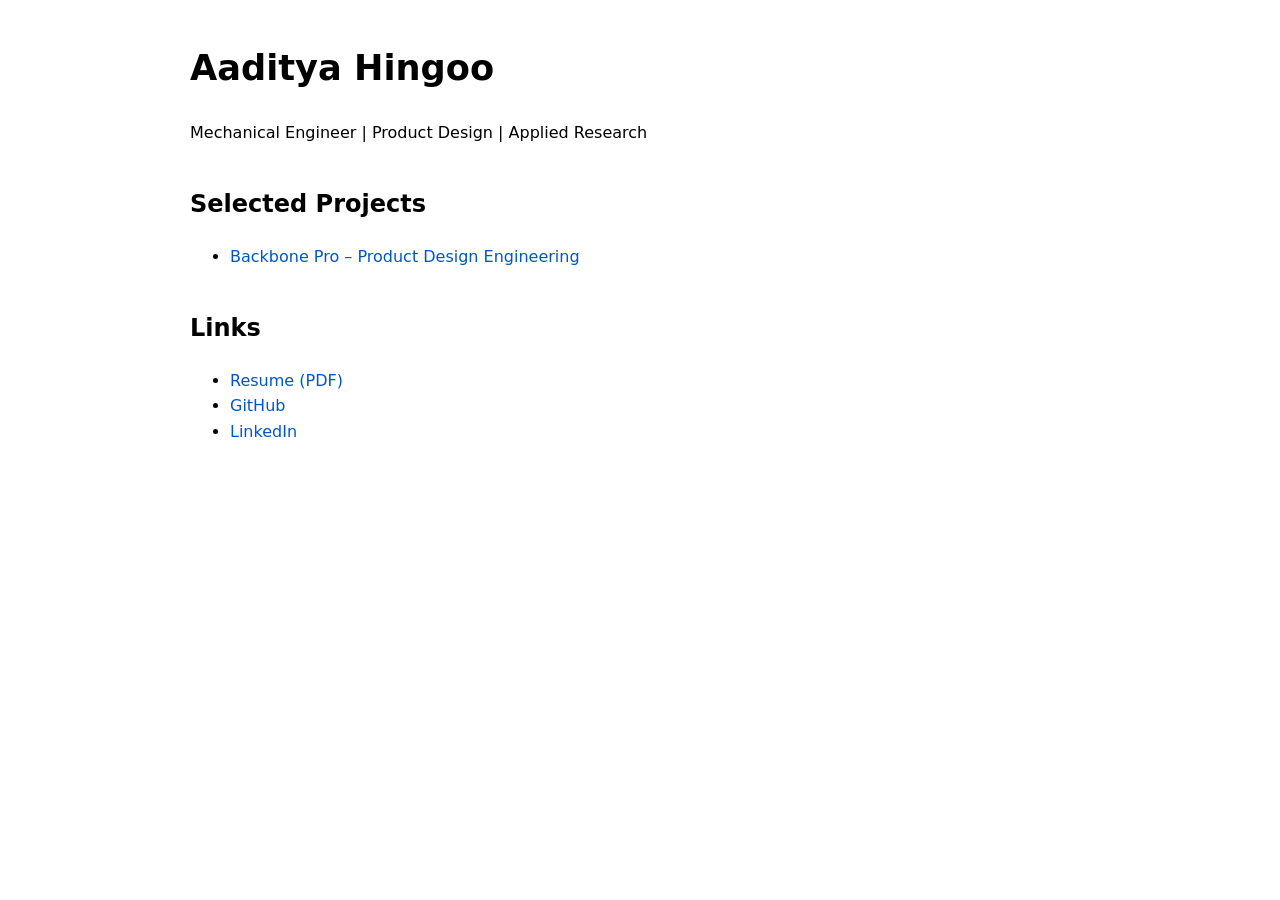
==== index.html @ bb1ce8a3 "skeleton" ====
<!DOCTYPE html>
<html lang="en">
<head>
  <meta charset="UTF-8">
  <title>Aaditya Hingoo</title>
  <link rel="stylesheet" href="style.css">
</head>
<body>

  <header>
    <h1>Aaditya Hingoo</h1>
    <p>Mechanical Engineer | Product Design | Applied Research</p>
  </header>

  <section>
    <h2>Selected Projects</h2>
    <ul>
      <li>
        <a href="projects/backbone.html">
          Backbone Pro – Product Design Engineering
        </a>
      </li>
    </ul>
  </section>

  <section>
    <h2>Links</h2>
    <ul>
      <li><a href="#">Resume (PDF)</a></li>
      <li><a href="https://github.com/aadityahingoo">GitHub</a></li>
      <li><a href="#">LinkedIn</a></li>
    </ul>
  </section>

</body>
</html>
---- style.css ----
body {
  font-family: system-ui, sans-serif;
  max-width: 900px;
  margin: 40px auto;
  padding: 0 20px;
  line-height: 1.6;
}

header {
  margin-bottom: 40px;
}

h1 {
  font-size: 2.2rem;
}

h2 {
  margin-top: 40px;
}

a {
  color: #0055cc;
  text-decoration: none;
}

a:hover {
  text-decoration: underline;
}
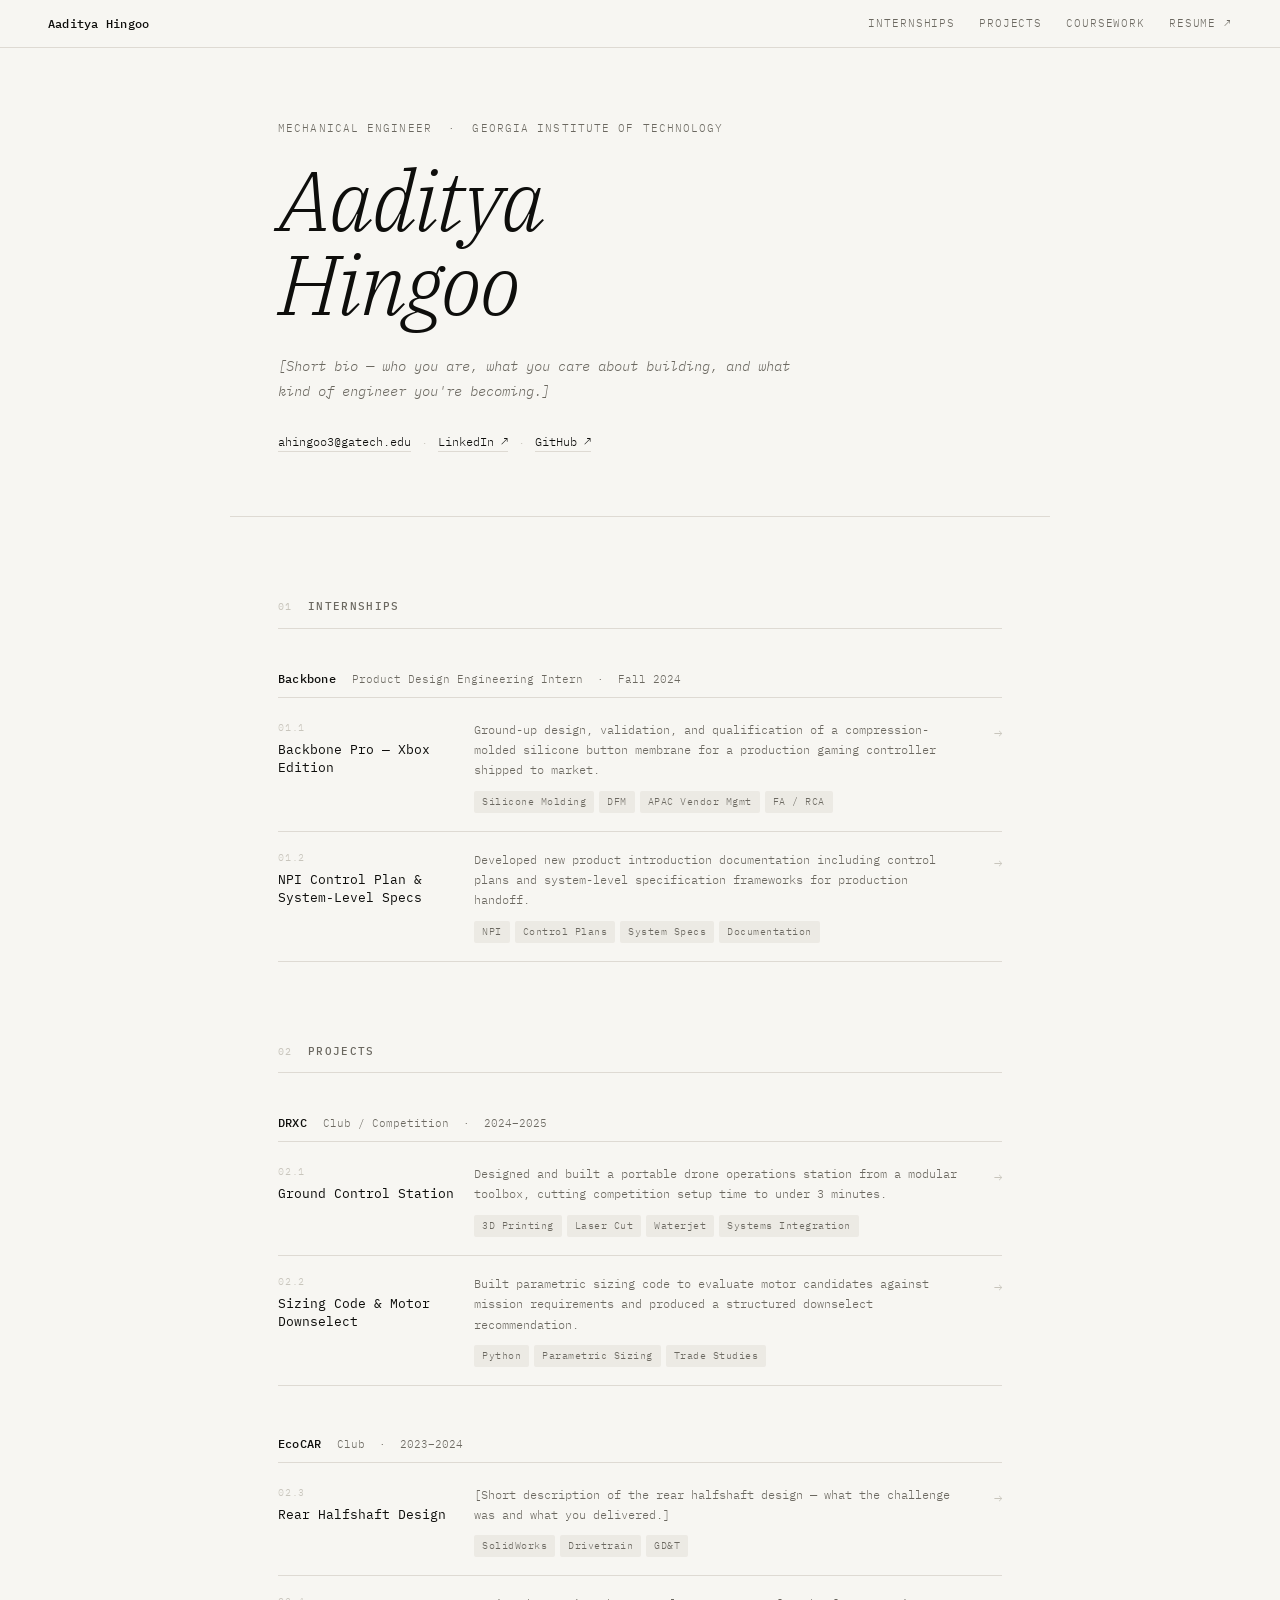
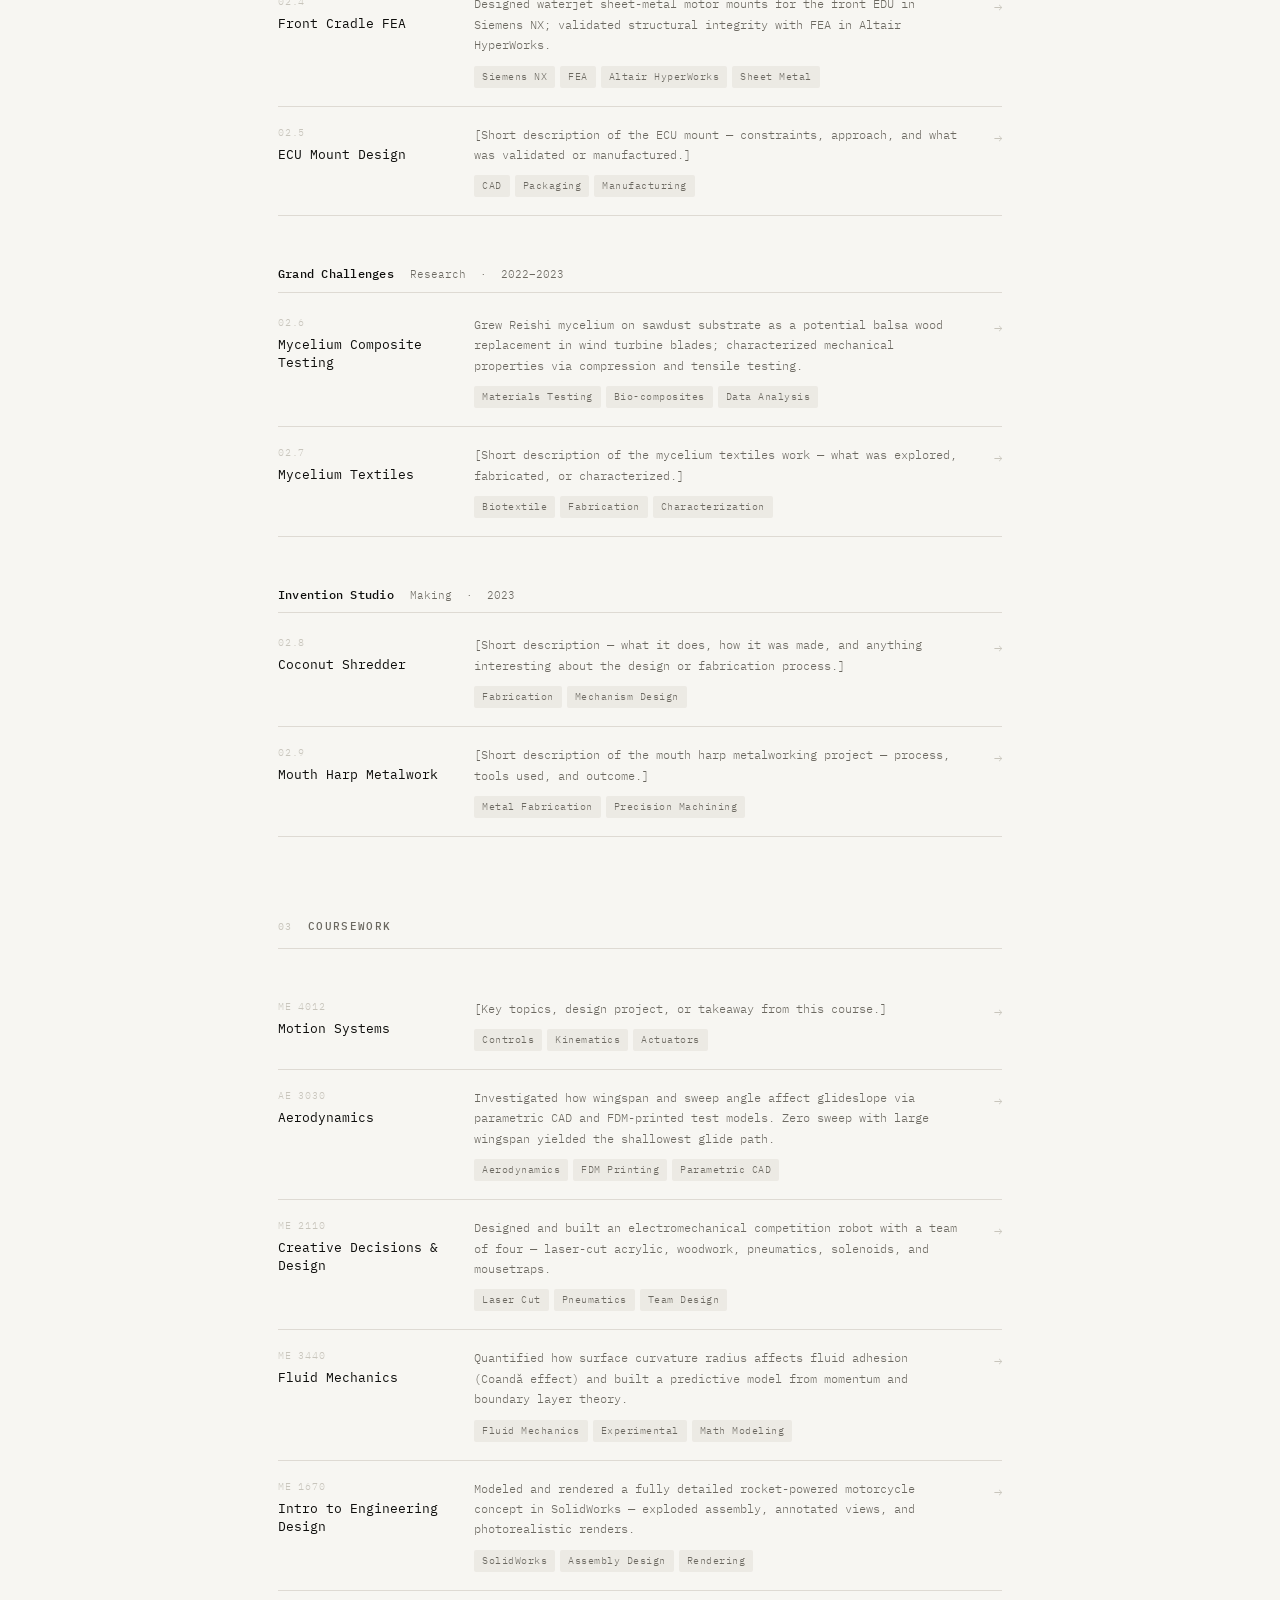
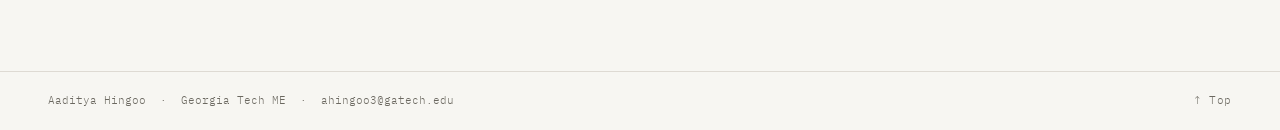
==== commit d10b4329: "claude updates" ====
--- a/index.html
+++ b/index.html
@@ -2,35 +2,330 @@
 <html lang="en">
 <head>
   <meta charset="UTF-8">
+  <meta name="viewport" content="width=device-width, initial-scale=1.0">
   <title>Aaditya Hingoo</title>
+  <link rel="preconnect" href="https://fonts.googleapis.com">
+  <link rel="stylesheet" href="https://fonts.googleapis.com/css2?family=IBM+Plex+Mono:ital,wght@0,300;0,400;0,500;1,300&family=IBM+Plex+Serif:ital,wght@0,300;0,400;1,300&display=swap">
   <link rel="stylesheet" href="style.css">
 </head>
 <body>
 
-  <header>
-    <h1>Aaditya Hingoo</h1>
-    <p>Mechanical Engineer | Product Design | Applied Research</p>
-  </header>
-
-  <section>
-    <h2>Selected Projects</h2>
-    <ul>
-      <li>
-        <a href="projects/backbone.html">
-          Backbone Pro – Product Design Engineering
-        </a>
-      </li>
-    </ul>
-  </section>
-
-  <section>
-    <h2>Links</h2>
-    <ul>
-      <li><a href="#">Resume (PDF)</a></li>
-      <li><a href="https://github.com/aadityahingoo">GitHub</a></li>
-      <li><a href="#">LinkedIn</a></li>
-    </ul>
-  </section>
+  <!-- ─── Nav ─────────────────────────────────────────── -->
+  <nav>
+    <a href="#top" class="nav-id">Aaditya Hingoo</a>
+    <div class="nav-links">
+      <a href="#internships">Internships</a>
+      <a href="#projects">Projects</a>
+      <a href="#coursework">Coursework</a>
+      <a href="resume.pdf" target="_blank">Resume ↗</a>
+    </div>
+  </nav>
+
+  <main id="top">
+
+    <!-- ─── Hero ─────────────────────────────────────── -->
+    <section class="hero">
+      <div class="hero-eyebrow">Mechanical Engineer &nbsp;·&nbsp; Georgia Institute of Technology</div>
+      <h1>Aaditya<br>Hingoo</h1>
+      <p class="hero-bio">
+        <!-- PLACEHOLDER: Write 2–3 sentences about yourself — who you are as an engineer,
+             what you care about building, and what drives your work. -->
+        [Short bio — who you are, what you care about building, and what kind of engineer you're becoming.]
+      </p>
+      <div class="hero-links">
+        <a href="mailto:ahingoo3@gatech.edu">ahingoo3@gatech.edu</a>
+        <span class="sep">·</span>
+        <a href="https://linkedin.com/in/aadityahingoo" target="_blank">LinkedIn ↗</a>
+        <span class="sep">·</span>
+        <a href="https://github.com/aadityahingoo" target="_blank">GitHub ↗</a>
+      </div>
+    </section>
+
+    <!-- ─── 01 · Internships ──────────────────────────── -->
+    <section class="content-section" id="internships">
+      <div class="section-header">
+        <span class="section-num">01</span>
+        <h2>Internships</h2>
+      </div>
+
+      <div class="group">
+        <div class="group-label-row">
+          <span class="group-label">Backbone</span>
+          <span class="group-meta">Product Design Engineering Intern &nbsp;·&nbsp; Fall 2024</span>
+        </div>
+
+        <a href="projects/backbone-pro.html" class="entry-row">
+          <div class="entry-left">
+            <span class="entry-id">01.1</span>
+            <span class="entry-title">Backbone Pro — Xbox Edition</span>
+          </div>
+          <div class="entry-right">
+            <p class="entry-desc">Ground-up design, validation, and qualification of a compression-molded silicone button membrane for a production gaming controller shipped to market.</p>
+            <div class="entry-chips">
+              <span>Silicone Molding</span><span>DFM</span><span>APAC Vendor Mgmt</span><span>FA / RCA</span>
+            </div>
+          </div>
+          <span class="entry-arrow">→</span>
+        </a>
+
+        <a href="projects/backbone-npi.html" class="entry-row">
+          <div class="entry-left">
+            <span class="entry-id">01.2</span>
+            <span class="entry-title">NPI Control Plan &amp; System-Level Specs</span>
+          </div>
+          <div class="entry-right">
+            <p class="entry-desc">Developed new product introduction documentation including control plans and system-level specification frameworks for production handoff.</p>
+            <div class="entry-chips">
+              <span>NPI</span><span>Control Plans</span><span>System Specs</span><span>Documentation</span>
+            </div>
+          </div>
+          <span class="entry-arrow">→</span>
+        </a>
+      </div>
+    </section>
+
+    <!-- ─── 02 · Projects ────────────────────────────── -->
+    <section class="content-section" id="projects">
+      <div class="section-header">
+        <span class="section-num">02</span>
+        <h2>Projects</h2>
+      </div>
+
+      <!-- DRXC -->
+      <div class="group">
+        <div class="group-label-row">
+          <span class="group-label">DRXC</span>
+          <span class="group-meta">Club / Competition &nbsp;·&nbsp; 2024–2025</span>
+        </div>
+
+        <a href="projects/drxc-gcs.html" class="entry-row">
+          <div class="entry-left">
+            <span class="entry-id">02.1</span>
+            <span class="entry-title">Ground Control Station</span>
+          </div>
+          <div class="entry-right">
+            <p class="entry-desc">Designed and built a portable drone operations station from a modular toolbox, cutting competition setup time to under 3 minutes.</p>
+            <div class="entry-chips">
+              <span>3D Printing</span><span>Laser Cut</span><span>Waterjet</span><span>Systems Integration</span>
+            </div>
+          </div>
+          <span class="entry-arrow">→</span>
+        </a>
+
+        <a href="projects/drxc-sizing.html" class="entry-row">
+          <div class="entry-left">
+            <span class="entry-id">02.2</span>
+            <span class="entry-title">Sizing Code &amp; Motor Downselect</span>
+          </div>
+          <div class="entry-right">
+            <p class="entry-desc">Built parametric sizing code to evaluate motor candidates against mission requirements and produced a structured downselect recommendation.</p>
+            <div class="entry-chips">
+              <span>Python</span><span>Parametric Sizing</span><span>Trade Studies</span>
+            </div>
+          </div>
+          <span class="entry-arrow">→</span>
+        </a>
+      </div>
+
+      <!-- EcoCAR -->
+      <div class="group">
+        <div class="group-label-row">
+          <span class="group-label">EcoCAR</span>
+          <span class="group-meta">Club &nbsp;·&nbsp; 2023–2024</span>
+        </div>
+
+        <a href="projects/ecocar-halfshaft.html" class="entry-row">
+          <div class="entry-left">
+            <span class="entry-id">02.3</span>
+            <span class="entry-title">Rear Halfshaft Design</span>
+          </div>
+          <div class="entry-right">
+            <p class="entry-desc">[Short description of the rear halfshaft design — what the challenge was and what you delivered.]</p>
+            <div class="entry-chips">
+              <span>SolidWorks</span><span>Drivetrain</span><span>GD&amp;T</span>
+            </div>
+          </div>
+          <span class="entry-arrow">→</span>
+        </a>
+
+        <a href="projects/ecocar-fea.html" class="entry-row">
+          <div class="entry-left">
+            <span class="entry-id">02.4</span>
+            <span class="entry-title">Front Cradle FEA</span>
+          </div>
+          <div class="entry-right">
+            <p class="entry-desc">Designed waterjet sheet-metal motor mounts for the front EDU in Siemens NX; validated structural integrity with FEA in Altair HyperWorks.</p>
+            <div class="entry-chips">
+              <span>Siemens NX</span><span>FEA</span><span>Altair HyperWorks</span><span>Sheet Metal</span>
+            </div>
+          </div>
+          <span class="entry-arrow">→</span>
+        </a>
+
+        <a href="projects/ecocar-ecu.html" class="entry-row">
+          <div class="entry-left">
+            <span class="entry-id">02.5</span>
+            <span class="entry-title">ECU Mount Design</span>
+          </div>
+          <div class="entry-right">
+            <p class="entry-desc">[Short description of the ECU mount — constraints, approach, and what was validated or manufactured.]</p>
+            <div class="entry-chips">
+              <span>CAD</span><span>Packaging</span><span>Manufacturing</span>
+            </div>
+          </div>
+          <span class="entry-arrow">→</span>
+        </a>
+      </div>
+
+      <!-- Grand Challenges -->
+      <div class="group">
+        <div class="group-label-row">
+          <span class="group-label">Grand Challenges</span>
+          <span class="group-meta">Research &nbsp;·&nbsp; 2022–2023</span>
+        </div>
+
+        <a href="projects/mycelium-composite.html" class="entry-row">
+          <div class="entry-left">
+            <span class="entry-id">02.6</span>
+            <span class="entry-title">Mycelium Composite Testing</span>
+          </div>
+          <div class="entry-right">
+            <p class="entry-desc">Grew Reishi mycelium on sawdust substrate as a potential balsa wood replacement in wind turbine blades; characterized mechanical properties via compression and tensile testing.</p>
+            <div class="entry-chips">
+              <span>Materials Testing</span><span>Bio-composites</span><span>Data Analysis</span>
+            </div>
+          </div>
+          <span class="entry-arrow">→</span>
+        </a>
+
+        <a href="projects/mycelium-textiles.html" class="entry-row">
+          <div class="entry-left">
+            <span class="entry-id">02.7</span>
+            <span class="entry-title">Mycelium Textiles</span>
+          </div>
+          <div class="entry-right">
+            <p class="entry-desc">[Short description of the mycelium textiles work — what was explored, fabricated, or characterized.]</p>
+            <div class="entry-chips">
+              <span>Biotextile</span><span>Fabrication</span><span>Characterization</span>
+            </div>
+          </div>
+          <span class="entry-arrow">→</span>
+        </a>
+      </div>
+
+      <!-- Invention Studio -->
+      <div class="group">
+        <div class="group-label-row">
+          <span class="group-label">Invention Studio</span>
+          <span class="group-meta">Making &nbsp;·&nbsp; 2023</span>
+        </div>
+
+        <a href="projects/coconut-shredder.html" class="entry-row">
+          <div class="entry-left">
+            <span class="entry-id">02.8</span>
+            <span class="entry-title">Coconut Shredder</span>
+          </div>
+          <div class="entry-right">
+            <p class="entry-desc">[Short description — what it does, how it was made, and anything interesting about the design or fabrication process.]</p>
+            <div class="entry-chips">
+              <span>Fabrication</span><span>Mechanism Design</span>
+            </div>
+          </div>
+          <span class="entry-arrow">→</span>
+        </a>
+
+        <a href="projects/mouth-harp.html" class="entry-row">
+          <div class="entry-left">
+            <span class="entry-id">02.9</span>
+            <span class="entry-title">Mouth Harp Metalwork</span>
+          </div>
+          <div class="entry-right">
+            <p class="entry-desc">[Short description of the mouth harp metalworking project — process, tools used, and outcome.]</p>
+            <div class="entry-chips">
+              <span>Metal Fabrication</span><span>Precision Machining</span>
+            </div>
+          </div>
+          <span class="entry-arrow">→</span>
+        </a>
+      </div>
+    </section>
+
+    <!-- ─── 03 · Coursework ───────────────────────────── -->
+    <section class="content-section" id="coursework">
+      <div class="section-header">
+        <span class="section-num">03</span>
+        <h2>Coursework</h2>
+      </div>
+
+      <div class="group">
+        <a href="projects/me4012.html" class="entry-row">
+          <div class="entry-left">
+            <span class="entry-id">ME 4012</span>
+            <span class="entry-title">Motion Systems</span>
+          </div>
+          <div class="entry-right">
+            <p class="entry-desc">[Key topics, design project, or takeaway from this course.]</p>
+            <div class="entry-chips"><span>Controls</span><span>Kinematics</span><span>Actuators</span></div>
+          </div>
+          <span class="entry-arrow">→</span>
+        </a>
+
+        <a href="projects/ae3030.html" class="entry-row">
+          <div class="entry-left">
+            <span class="entry-id">AE 3030</span>
+            <span class="entry-title">Aerodynamics</span>
+          </div>
+          <div class="entry-right">
+            <p class="entry-desc">Investigated how wingspan and sweep angle affect glideslope via parametric CAD and FDM-printed test models. Zero sweep with large wingspan yielded the shallowest glide path.</p>
+            <div class="entry-chips"><span>Aerodynamics</span><span>FDM Printing</span><span>Parametric CAD</span></div>
+          </div>
+          <span class="entry-arrow">→</span>
+        </a>
+
+        <a href="projects/me2110.html" class="entry-row">
+          <div class="entry-left">
+            <span class="entry-id">ME 2110</span>
+            <span class="entry-title">Creative Decisions &amp; Design</span>
+          </div>
+          <div class="entry-right">
+            <p class="entry-desc">Designed and built an electromechanical competition robot with a team of four — laser-cut acrylic, woodwork, pneumatics, solenoids, and mousetraps.</p>
+            <div class="entry-chips"><span>Laser Cut</span><span>Pneumatics</span><span>Team Design</span></div>
+          </div>
+          <span class="entry-arrow">→</span>
+        </a>
+
+        <a href="projects/me3440.html" class="entry-row">
+          <div class="entry-left">
+            <span class="entry-id">ME 3440</span>
+            <span class="entry-title">Fluid Mechanics</span>
+          </div>
+          <div class="entry-right">
+            <p class="entry-desc">Quantified how surface curvature radius affects fluid adhesion (Coandă effect) and built a predictive model from momentum and boundary layer theory.</p>
+            <div class="entry-chips"><span>Fluid Mechanics</span><span>Experimental</span><span>Math Modeling</span></div>
+          </div>
+          <span class="entry-arrow">→</span>
+        </a>
+
+        <a href="projects/me1670.html" class="entry-row">
+          <div class="entry-left">
+            <span class="entry-id">ME 1670</span>
+            <span class="entry-title">Intro to Engineering Design</span>
+          </div>
+          <div class="entry-right">
+            <p class="entry-desc">Modeled and rendered a fully detailed rocket-powered motorcycle concept in SolidWorks — exploded assembly, annotated views, and photorealistic renders.</p>
+            <div class="entry-chips"><span>SolidWorks</span><span>Assembly Design</span><span>Rendering</span></div>
+          </div>
+          <span class="entry-arrow">→</span>
+        </a>
+      </div>
+    </section>
+
+  </main>
+
+  <footer>
+    <span>Aaditya Hingoo &nbsp;·&nbsp; Georgia Tech ME &nbsp;·&nbsp; <a href="mailto:ahingoo3@gatech.edu">ahingoo3@gatech.edu</a></span>
+    <a href="#top" class="back-top">↑ Top</a>
+  </footer>
 
 </body>
-</html>
+</html>
--- a/style.css
+++ b/style.css
@@ -1,28 +1,470 @@
+/* ── Reset ─────────────────────────────────────── */
+*, *::before, *::after { box-sizing: border-box; margin: 0; padding: 0; }
+
+/* ── Tokens ────────────────────────────────────── */
+:root {
+  --bg:         #F7F6F2;
+  --fg:         #0E0E0C;
+  --mid:        #6B6860;
+  --faint:      #C8C5BC;
+  --rule:       #DEDAD3;
+  --chip:       #ECEAE4;
+  --accent:     #0E0E0C;
+  --mono:       'IBM Plex Mono', monospace;
+  --serif:      'IBM Plex Serif', Georgia, serif;
+  --max:        820px;
+  --pad-x:      clamp(20px, 5vw, 48px);
+  --section-gap: 80px;
+}
+
+html { scroll-behavior: smooth; }
+
 body {
-  font-family: system-ui, sans-serif;
-  max-width: 900px;
-  margin: 40px auto;
-  padding: 0 20px;
+  background: var(--bg);
+  color: var(--fg);
+  font-family: var(--mono);
+  font-size: 13px;
   line-height: 1.6;
-}
-
-header {
+  font-weight: 300;
+  -webkit-font-smoothing: antialiased;
+}
+
+a { color: inherit; text-decoration: none; }
+
+/* ── Nav ───────────────────────────────────────── */
+nav {
+  position: sticky;
+  top: 0;
+  z-index: 100;
+  display: flex;
+  justify-content: space-between;
+  align-items: center;
+  padding: 14px var(--pad-x);
+  background: var(--bg);
+  border-bottom: 1px solid var(--rule);
+}
+
+.nav-id {
+  font-size: 12px;
+  font-weight: 500;
+  letter-spacing: 0.02em;
+}
+
+.nav-links {
+  display: flex;
+  gap: 24px;
+}
+
+.nav-links a {
+  font-size: 11px;
+  letter-spacing: 0.08em;
+  text-transform: uppercase;
+  color: var(--mid);
+  transition: color 0.12s;
+}
+.nav-links a:hover { color: var(--fg); }
+
+/* ── Hero ──────────────────────────────────────── */
+.hero {
+  max-width: var(--max);
+  margin: 0 auto;
+  padding: 72px var(--pad-x) 64px;
+  border-bottom: 1px solid var(--rule);
+}
+
+.hero-eyebrow {
+  font-size: 11px;
+  letter-spacing: 0.1em;
+  text-transform: uppercase;
+  color: var(--mid);
+  margin-bottom: 20px;
+}
+
+.hero h1 {
+  font-family: var(--serif);
+  font-size: clamp(52px, 9vw, 84px);
+  font-weight: 300;
+  line-height: 1.0;
+  letter-spacing: -0.02em;
+  margin-bottom: 28px;
+  font-style: italic;
+}
+
+.hero-bio {
+  font-size: 14px;
+  line-height: 1.8;
+  color: var(--mid);
+  max-width: 520px;
+  margin-bottom: 28px;
+  font-style: italic;
+}
+
+.hero-links {
+  display: flex;
+  flex-wrap: wrap;
+  gap: 4px 0;
+  font-size: 12px;
+  color: var(--mid);
+  align-items: center;
+}
+.hero-links a {
+  color: var(--fg);
+  border-bottom: 1px solid var(--rule);
+  transition: border-color 0.12s;
+}
+.hero-links a:hover { border-color: var(--fg); }
+.hero-links .sep { margin: 0 10px; color: var(--faint); }
+
+/* ── Content sections ──────────────────────────── */
+.content-section {
+  max-width: var(--max);
+  margin: 0 auto;
+  padding: var(--section-gap) var(--pad-x) 0;
+}
+
+.content-section:last-of-type {
+  padding-bottom: var(--section-gap);
+}
+
+.section-header {
+  display: flex;
+  align-items: baseline;
+  gap: 16px;
+  margin-bottom: 32px;
+  padding-bottom: 12px;
+  border-bottom: 1px solid var(--rule);
+}
+
+.section-num {
+  font-size: 10px;
+  letter-spacing: 0.1em;
+  color: var(--faint);
+  font-weight: 400;
+  flex-shrink: 0;
+  padding-top: 2px;
+}
+
+.section-header h2 {
+  font-family: var(--mono);
+  font-size: 11px;
+  font-weight: 500;
+  letter-spacing: 0.12em;
+  text-transform: uppercase;
+  color: var(--mid);
+}
+
+/* ── Groups ────────────────────────────────────── */
+.group {
   margin-bottom: 40px;
 }
-
-h1 {
-  font-size: 2.2rem;
-}
-
-h2 {
-  margin-top: 40px;
-}
-
-a {
-  color: #0055cc;
-  text-decoration: none;
-}
-
-a:hover {
-  text-decoration: underline;
-}
+.group:last-child { margin-bottom: 0; }
+
+.group-label-row {
+  display: flex;
+  align-items: baseline;
+  gap: 16px;
+  padding: 8px 0;
+  margin-bottom: 4px;
+  border-bottom: 1px solid var(--rule);
+}
+
+.group-label {
+  font-size: 12px;
+  font-weight: 500;
+  letter-spacing: 0.02em;
+}
+
+.group-meta {
+  font-size: 11px;
+  color: var(--mid);
+}
+
+/* ── Entry rows ────────────────────────────────── */
+.entry-row {
+  display: grid;
+  grid-template-columns: 180px 1fr 24px;
+  gap: 16px;
+  align-items: start;
+  padding: 18px 0;
+  border-bottom: 1px solid var(--rule);
+  cursor: pointer;
+  transition: background 0.1s;
+}
+
+.entry-row:hover .entry-title { opacity: 0.5; }
+.entry-row:hover .entry-arrow { transform: translateX(4px); }
+
+.entry-left {
+  display: flex;
+  flex-direction: column;
+  gap: 5px;
+}
+
+.entry-id {
+  font-size: 10px;
+  letter-spacing: 0.08em;
+  color: var(--faint);
+}
+
+.entry-title {
+  font-size: 13px;
+  font-weight: 400;
+  line-height: 1.4;
+  transition: opacity 0.12s;
+}
+
+.entry-right {
+  display: flex;
+  flex-direction: column;
+  gap: 10px;
+}
+
+.entry-desc {
+  font-size: 12px;
+  line-height: 1.7;
+  color: var(--mid);
+}
+
+.entry-chips {
+  display: flex;
+  flex-wrap: wrap;
+  gap: 5px;
+}
+
+.entry-chips span {
+  font-size: 10px;
+  letter-spacing: 0.05em;
+  padding: 3px 8px;
+  background: var(--chip);
+  color: var(--mid);
+  border-radius: 2px;
+}
+
+.entry-arrow {
+  font-size: 14px;
+  color: var(--faint);
+  transition: transform 0.15s ease, color 0.12s;
+  padding-top: 2px;
+  justify-self: end;
+}
+.entry-row:hover .entry-arrow { color: var(--fg); }
+
+/* ── Responsive ────────────────────────────────── */
+@media (max-width: 600px) {
+  .entry-row {
+    grid-template-columns: 1fr 20px;
+    grid-template-rows: auto auto;
+  }
+  .entry-left { grid-column: 1; grid-row: 1; flex-direction: row; align-items: baseline; gap: 10px; }
+  .entry-right { grid-column: 1; grid-row: 2; }
+  .entry-arrow { grid-column: 2; grid-row: 1; align-self: start; }
+  .group-label-row { flex-direction: column; gap: 4px; }
+  .nav-links { gap: 14px; }
+}
+
+/* ── Footer ────────────────────────────────────── */
+footer {
+  border-top: 1px solid var(--rule);
+  display: flex;
+  justify-content: space-between;
+  align-items: center;
+  padding: 20px var(--pad-x);
+  font-size: 11px;
+  color: var(--mid);
+}
+
+footer a { color: var(--mid); border-bottom: 1px solid transparent; transition: border-color 0.12s; }
+footer a:hover { border-color: var(--mid); }
+.back-top { letter-spacing: 0.06em; }
+
+/* ═══════════════════════════════════════════════ */
+/*  PROJECT PAGE STYLES (used in projects/*.html)  */
+/* ═══════════════════════════════════════════════ */
+
+.proj-nav {
+  display: flex;
+  justify-content: space-between;
+  align-items: center;
+  padding: 14px var(--pad-x);
+  border-bottom: 1px solid var(--rule);
+  font-size: 11px;
+}
+
+.proj-nav a { color: var(--mid); transition: color 0.12s; }
+.proj-nav a:hover { color: var(--fg); }
+.proj-nav-back { letter-spacing: 0.06em; }
+.proj-nav-section { color: var(--faint); }
+
+.proj-main {
+  max-width: var(--max);
+  margin: 0 auto;
+  padding: 56px var(--pad-x) 80px;
+}
+
+/* Project hero */
+.proj-hero {
+  margin-bottom: 56px;
+  padding-bottom: 40px;
+  border-bottom: 1px solid var(--rule);
+}
+
+.proj-hero-tag {
+  font-size: 10px;
+  letter-spacing: 0.12em;
+  text-transform: uppercase;
+  color: var(--mid);
+  margin-bottom: 16px;
+}
+
+.proj-hero h1 {
+  font-family: var(--serif);
+  font-size: clamp(28px, 5vw, 44px);
+  font-weight: 300;
+  font-style: italic;
+  line-height: 1.15;
+  letter-spacing: -0.01em;
+  margin-bottom: 20px;
+}
+
+.proj-hero-meta {
+  display: flex;
+  flex-wrap: wrap;
+  gap: 6px 20px;
+  font-size: 11px;
+  color: var(--mid);
+}
+
+.proj-hero-meta span::before {
+  content: attr(data-label) ' ';
+  color: var(--faint);
+}
+
+/* Overview */
+.proj-overview {
+  font-size: 14px;
+  line-height: 1.85;
+  color: var(--mid);
+  max-width: 600px;
+  margin-bottom: 56px;
+  font-style: italic;
+}
+
+/* Sub-projects */
+.sub-project {
+  margin-bottom: 56px;
+  padding-bottom: 56px;
+  border-bottom: 1px solid var(--rule);
+}
+.sub-project:last-child { border-bottom: none; }
+
+.sub-label {
+  font-size: 10px;
+  letter-spacing: 0.1em;
+  text-transform: uppercase;
+  color: var(--faint);
+  margin-bottom: 8px;
+}
+
+.sub-project h2 {
+  font-family: var(--serif);
+  font-size: clamp(20px, 3.5vw, 28px);
+  font-weight: 300;
+  font-style: italic;
+  margin-bottom: 20px;
+}
+
+/* Image placeholder */
+.img-placeholder {
+  width: 100%;
+  aspect-ratio: 16 / 9;
+  background: var(--chip);
+  border: 1px dashed var(--faint);
+  display: flex;
+  flex-direction: column;
+  align-items: center;
+  justify-content: center;
+  gap: 8px;
+  margin: 24px 0;
+  color: var(--faint);
+  font-size: 11px;
+  letter-spacing: 0.06em;
+}
+
+.img-placeholder::before {
+  content: '[ image ]';
+  font-size: 13px;
+}
+
+.img-placeholder.half {
+  aspect-ratio: 4 / 3;
+  width: calc(50% - 8px);
+}
+
+.img-row {
+  display: flex;
+  gap: 16px;
+  margin: 24px 0;
+}
+
+/* Content blocks */
+.proj-block {
+  display: grid;
+  grid-template-columns: 120px 1fr;
+  gap: 12px 24px;
+  margin-bottom: 20px;
+}
+
+@media (max-width: 500px) {
+  .proj-block { grid-template-columns: 1fr; }
+}
+
+.proj-block-label {
+  font-size: 10px;
+  letter-spacing: 0.1em;
+  text-transform: uppercase;
+  color: var(--faint);
+  padding-top: 2px;
+  font-weight: 400;
+}
+
+.proj-block-content {
+  font-size: 13px;
+  line-height: 1.75;
+  color: var(--mid);
+}
+
+.proj-block-content strong {
+  color: var(--fg);
+  font-weight: 400;
+}
+
+/* Bullets inside proj-block-content */
+.proj-block-content ul {
+  list-style: none;
+  padding: 0;
+  display: flex;
+  flex-direction: column;
+  gap: 4px;
+}
+
+.proj-block-content ul li::before {
+  content: '— ';
+  color: var(--faint);
+}
+
+/* Chips on project page */
+.proj-chips {
+  display: flex;
+  flex-wrap: wrap;
+  gap: 5px;
+  margin-top: 6px;
+}
+
+.proj-chips span {
+  font-size: 10px;
+  letter-spacing: 0.05em;
+  padding: 3px 9px;
+  background: var(--chip);
+  color: var(--mid);
+  border-radius: 2px;
+}
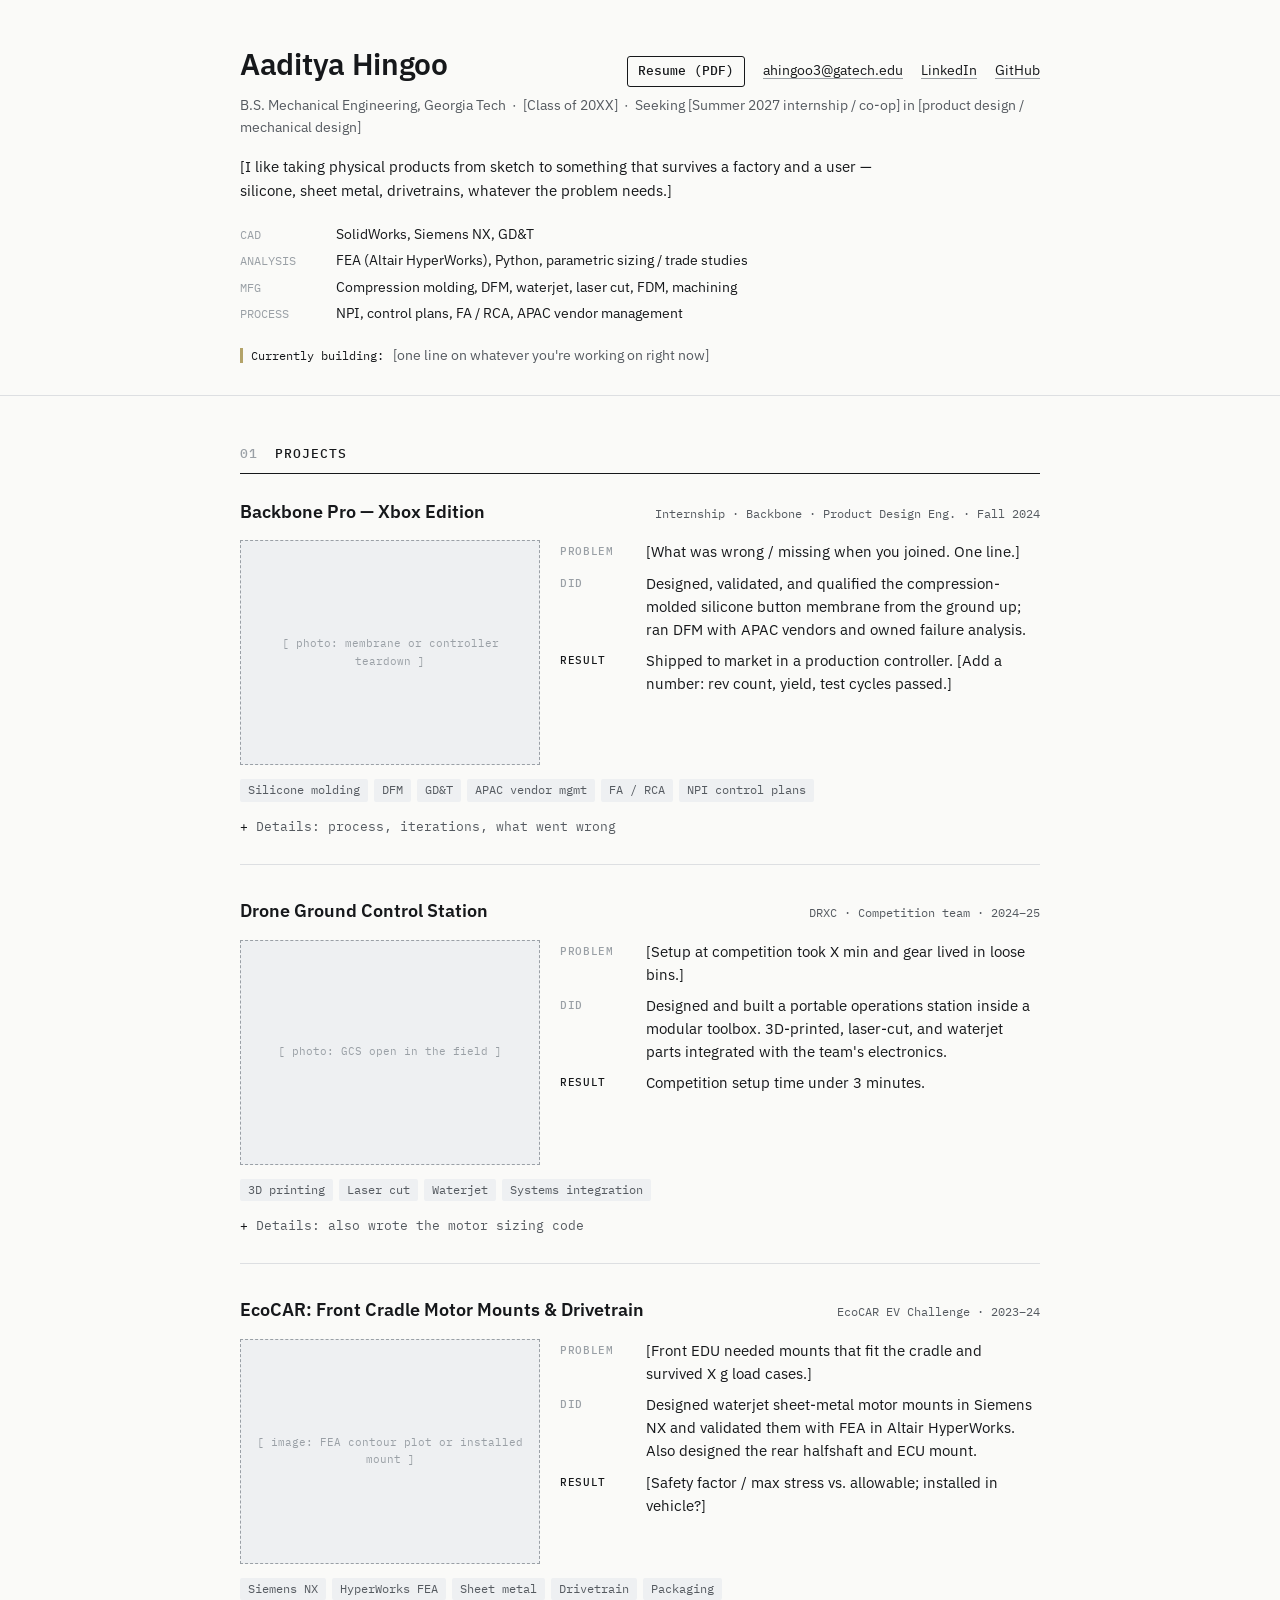
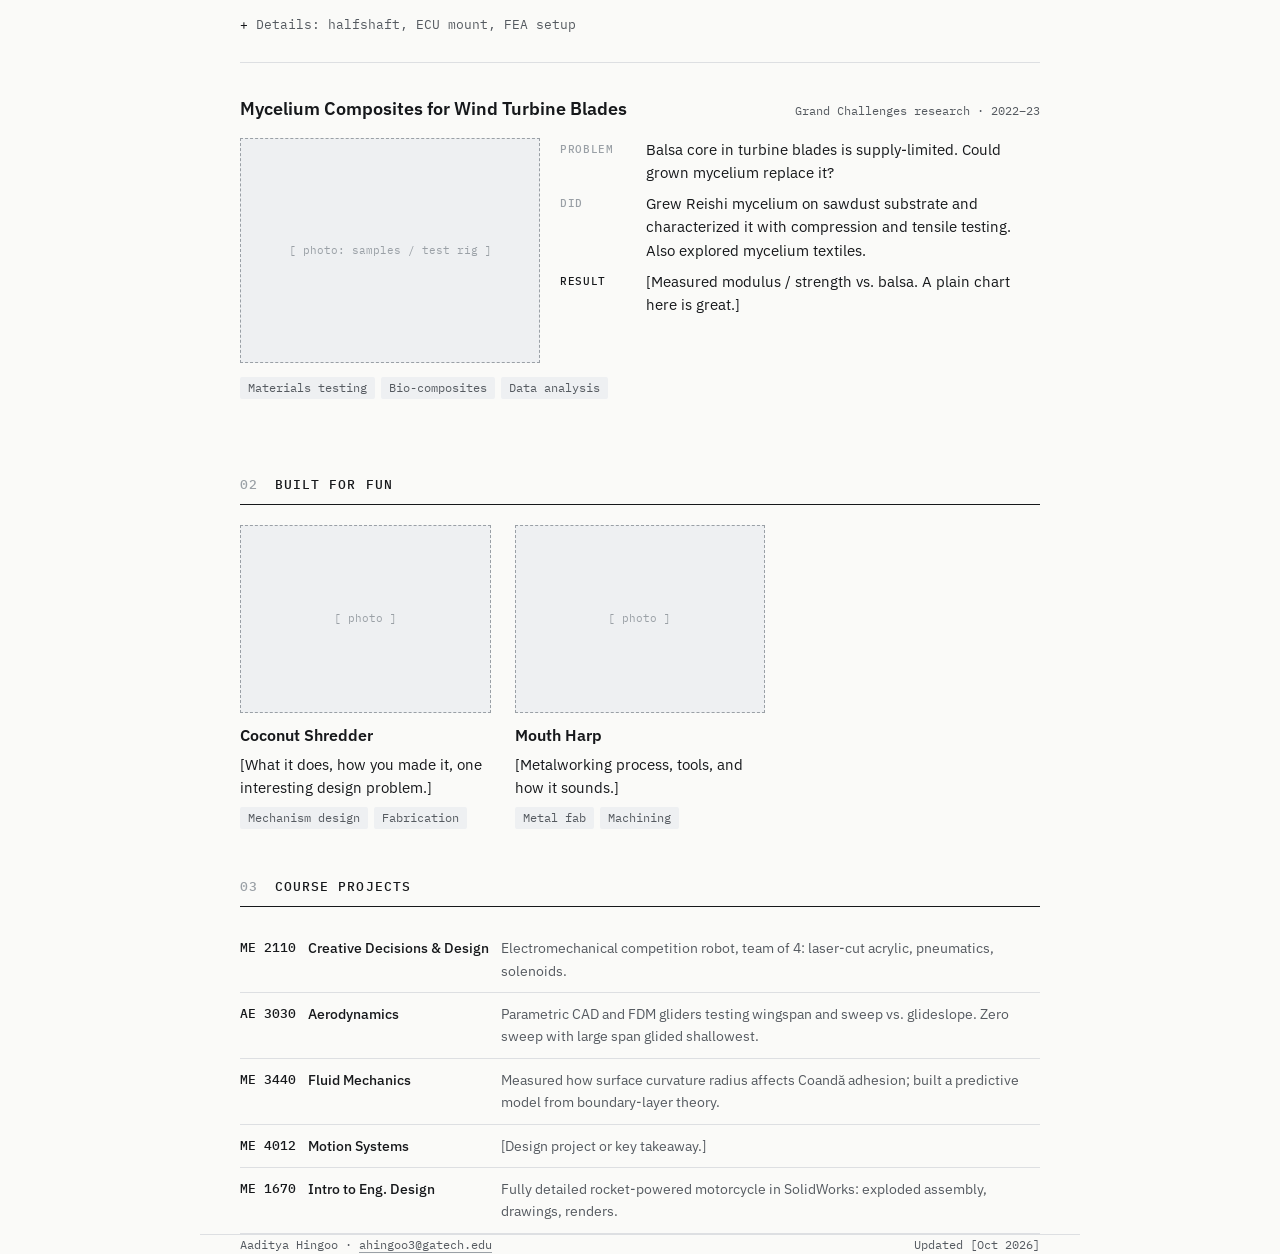
==== commit a214e8b9: "bello" ====
--- a/index.html
+++ b/index.html
@@ -3,329 +3,194 @@
 <head>
   <meta charset="UTF-8">
   <meta name="viewport" content="width=device-width, initial-scale=1.0">
-  <title>Aaditya Hingoo</title>
+  <title>Aaditya Hingoo — Mechanical Engineering</title>
+  <meta name="description" content="Aaditya Hingoo — Mechanical Engineering at Georgia Tech. Product design, DFM, FEA, and hands-on fabrication.">
   <link rel="preconnect" href="https://fonts.googleapis.com">
-  <link rel="stylesheet" href="https://fonts.googleapis.com/css2?family=IBM+Plex+Mono:ital,wght@0,300;0,400;0,500;1,300&family=IBM+Plex+Serif:ital,wght@0,300;0,400;1,300&display=swap">
+  <link rel="preconnect" href="https://fonts.gstatic.com" crossorigin>
+  <link rel="stylesheet" href="https://fonts.googleapis.com/css2?family=IBM+Plex+Mono:wght@400;500&family=IBM+Plex+Sans:wght@400;500;600&display=swap">
   <link rel="stylesheet" href="style.css">
 </head>
 <body>
 
-  <!-- ─── Nav ─────────────────────────────────────────── -->
-  <nav>
-    <a href="#top" class="nav-id">Aaditya Hingoo</a>
-    <div class="nav-links">
-      <a href="#internships">Internships</a>
-      <a href="#projects">Projects</a>
-      <a href="#coursework">Coursework</a>
-      <a href="resume.pdf" target="_blank">Resume ↗</a>
-    </div>
-  </nav>
-
-  <main id="top">
-
-    <!-- ─── Hero ─────────────────────────────────────── -->
-    <section class="hero">
-      <div class="hero-eyebrow">Mechanical Engineer &nbsp;·&nbsp; Georgia Institute of Technology</div>
-      <h1>Aaditya<br>Hingoo</h1>
-      <p class="hero-bio">
-        <!-- PLACEHOLDER: Write 2–3 sentences about yourself — who you are as an engineer,
-             what you care about building, and what drives your work. -->
-        [Short bio — who you are, what you care about building, and what kind of engineer you're becoming.]
-      </p>
-      <div class="hero-links">
-        <a href="mailto:ahingoo3@gatech.edu">ahingoo3@gatech.edu</a>
-        <span class="sep">·</span>
-        <a href="https://linkedin.com/in/aadityahingoo" target="_blank">LinkedIn ↗</a>
-        <span class="sep">·</span>
-        <a href="https://github.com/aadityahingoo" target="_blank">GitHub ↗</a>
-      </div>
-    </section>
-
-    <!-- ─── 01 · Internships ──────────────────────────── -->
-    <section class="content-section" id="internships">
-      <div class="section-header">
-        <span class="section-num">01</span>
-        <h2>Internships</h2>
+  <!-- ─── Header: everything a recruiter needs above the fold ─── -->
+  <header class="top">
+    <div class="wrap">
+      <div class="id-row">
+        <h1>Aaditya Hingoo</h1>
+        <nav class="links">
+          <a href="resume.pdf" target="_blank" class="btn">Resume (PDF)</a>
+          <a href="mailto:ahingoo3@gatech.edu">ahingoo3@gatech.edu</a>
+          <a href="https://linkedin.com/in/aadityahingoo" target="_blank">LinkedIn</a>
+          <a href="https://github.com/aadityahingoo" target="_blank">GitHub</a>
+        </nav>
       </div>
 
-      <div class="group">
-        <div class="group-label-row">
-          <span class="group-label">Backbone</span>
-          <span class="group-meta">Product Design Engineering Intern &nbsp;·&nbsp; Fall 2024</span>
+      <p class="tagline">
+        B.S. Mechanical Engineering, Georgia Tech &nbsp;·&nbsp; [Class of 20XX]
+        &nbsp;·&nbsp; Seeking [Summer 2027 internship / co-op] in [product design / mechanical design]
+      </p>
+
+      <!-- One honest sentence beats a paragraph of adjectives. -->
+      <p class="bio">
+        [I like taking physical products from sketch to something that survives a factory and a user —
+        silicone, sheet metal, drivetrains, whatever the problem needs.]
+      </p>
+
+      <dl class="skills">
+        <dt>CAD</dt>       <dd>SolidWorks, Siemens NX, GD&amp;T</dd>
+        <dt>Analysis</dt>  <dd>FEA (Altair HyperWorks), Python, parametric sizing / trade studies</dd>
+        <dt>Mfg</dt>       <dd>Compression molding, DFM, waterjet, laser cut, FDM, machining</dd>
+        <dt>Process</dt>   <dd>NPI, control plans, FA / RCA, APAC vendor management</dd>
+      </dl>
+
+      <p class="now"><span>Currently building:</span> [one line on whatever you're working on right now]</p>
+    </div>
+  </header>
+
+  <main class="wrap">
+
+    <!-- ═══════════════════════════════════════════════════════
+         PROJECTS — each card: photo + problem / did / result.
+         "Details" expands inline; no page loads.
+         ═══════════════════════════════════════════════════════ -->
+    <h2 class="sec"><span>01</span> Projects</h2>
+
+    <!-- Backbone -->
+    <article class="proj" id="backbone">
+      <header class="proj-head">
+        <h3>Backbone Pro — Xbox Edition</h3>
+        <span class="meta">Internship · Backbone · Product Design Eng. · Fall 2024</span>
+      </header>
+      <div class="proj-body">
+        <figure class="ph">[ photo: membrane or controller teardown ]</figure>
+        <!-- <figure><img src="assets/backbone.jpg" alt="Silicone button membrane"></figure> -->
+        <dl class="spec">
+          <dt>Problem</dt><dd>[What was wrong / missing when you joined. One line.]</dd>
+          <dt>Did</dt><dd>Designed, validated, and qualified the compression-molded silicone button membrane from the ground up; ran DFM with APAC vendors and owned failure analysis.</dd>
+          <dt>Result</dt><dd>Shipped to market in a production controller. [Add a number: rev count, yield, test cycles passed.]</dd>
+        </dl>
+      </div>
+      <p class="chips"><span>Silicone molding</span><span>DFM</span><span>GD&amp;T</span><span>APAC vendor mgmt</span><span>FA / RCA</span><span>NPI control plans</span></p>
+      <details>
+        <summary>Details: process, iterations, what went wrong</summary>
+        <div class="log">
+          <p><b>Design decisions.</b> [Geometry, durometer, tolerances, and why.]</p>
+          <p><b>Iterations.</b> [How many tooling rounds, what changed each time.]</p>
+          <p><b>Validation.</b> [Tests run, pass/fail criteria you set.]</p>
+          <p><b>What went wrong.</b> [A real failure and how you root-caused it. This is the part that convinces people.]</p>
+          <p><b>Also owned.</b> NPI control plan and system-level specs for production handoff. [What it tracked, who used it.]</p>
+          <div class="ph-row"><figure class="ph sm">[ prototype ]</figure><figure class="ph sm">[ final part ]</figure></div>
         </div>
+      </details>
+    </article>
 
-        <a href="projects/backbone-pro.html" class="entry-row">
-          <div class="entry-left">
-            <span class="entry-id">01.1</span>
-            <span class="entry-title">Backbone Pro — Xbox Edition</span>
-          </div>
-          <div class="entry-right">
-            <p class="entry-desc">Ground-up design, validation, and qualification of a compression-molded silicone button membrane for a production gaming controller shipped to market.</p>
-            <div class="entry-chips">
-              <span>Silicone Molding</span><span>DFM</span><span>APAC Vendor Mgmt</span><span>FA / RCA</span>
-            </div>
-          </div>
-          <span class="entry-arrow">→</span>
-        </a>
+    <!-- DRXC Ground Control Station -->
+    <article class="proj" id="drxc-gcs">
+      <header class="proj-head">
+        <h3>Drone Ground Control Station</h3>
+        <span class="meta">DRXC · Competition team · 2024–25</span>
+      </header>
+      <div class="proj-body">
+        <figure class="ph">[ photo: GCS open in the field ]</figure>
+        <dl class="spec">
+          <dt>Problem</dt><dd>[Setup at competition took X min and gear lived in loose bins.]</dd>
+          <dt>Did</dt><dd>Designed and built a portable operations station inside a modular toolbox. 3D-printed, laser-cut, and waterjet parts integrated with the team's electronics.</dd>
+          <dt>Result</dt><dd>Competition setup time under 3 minutes.</dd>
+        </dl>
+      </div>
+      <p class="chips"><span>3D printing</span><span>Laser cut</span><span>Waterjet</span><span>Systems integration</span></p>
+      <details>
+        <summary>Details: also wrote the motor sizing code</summary>
+        <div class="log">
+          <p><b>Build.</b> [Layout constraints, mounting, cable management, power.]</p>
+          <p><b>Sizing code &amp; motor downselect.</b> Wrote parametric Python sizing code to score motor candidates against mission requirements and produced the team's downselect recommendation. [Link to repo / plot.]</p>
+          <p><b>What went wrong.</b> [ ]</p>
+        </div>
+      </details>
+    </article>
 
-        <a href="projects/backbone-npi.html" class="entry-row">
-          <div class="entry-left">
-            <span class="entry-id">01.2</span>
-            <span class="entry-title">NPI Control Plan &amp; System-Level Specs</span>
-          </div>
-          <div class="entry-right">
-            <p class="entry-desc">Developed new product introduction documentation including control plans and system-level specification frameworks for production handoff.</p>
-            <div class="entry-chips">
-              <span>NPI</span><span>Control Plans</span><span>System Specs</span><span>Documentation</span>
-            </div>
-          </div>
-          <span class="entry-arrow">→</span>
-        </a>
+    <!-- EcoCAR -->
+    <article class="proj" id="ecocar">
+      <header class="proj-head">
+        <h3>EcoCAR: Front Cradle Motor Mounts &amp; Drivetrain</h3>
+        <span class="meta">EcoCAR EV Challenge · 2023–24</span>
+      </header>
+      <div class="proj-body">
+        <figure class="ph">[ image: FEA contour plot or installed mount ]</figure>
+        <dl class="spec">
+          <dt>Problem</dt><dd>[Front EDU needed mounts that fit the cradle and survived X g load cases.]</dd>
+          <dt>Did</dt><dd>Designed waterjet sheet-metal motor mounts in Siemens NX and validated them with FEA in Altair HyperWorks. Also designed the rear halfshaft and ECU mount.</dd>
+          <dt>Result</dt><dd>[Safety factor / max stress vs. allowable; installed in vehicle?]</dd>
+        </dl>
       </div>
-    </section>
+      <p class="chips"><span>Siemens NX</span><span>HyperWorks FEA</span><span>Sheet metal</span><span>Drivetrain</span><span>Packaging</span></p>
+      <details>
+        <summary>Details: halfshaft, ECU mount, FEA setup</summary>
+        <div class="log">
+          <p><b>FEA setup.</b> [Mesh, boundary conditions, load cases, convergence.]</p>
+          <p><b>Rear halfshaft.</b> [Challenge and what you delivered.]</p>
+          <p><b>ECU mount.</b> [Constraints, approach, how it was made.]</p>
+        </div>
+      </details>
+    </article>
 
-    <!-- ─── 02 · Projects ────────────────────────────── -->
-    <section class="content-section" id="projects">
-      <div class="section-header">
-        <span class="section-num">02</span>
-        <h2>Projects</h2>
+    <!-- Mycelium -->
+    <article class="proj" id="mycelium">
+      <header class="proj-head">
+        <h3>Mycelium Composites for Wind Turbine Blades</h3>
+        <span class="meta">Grand Challenges research · 2022–23</span>
+      </header>
+      <div class="proj-body">
+        <figure class="ph">[ photo: samples / test rig ]</figure>
+        <dl class="spec">
+          <dt>Problem</dt><dd>Balsa core in turbine blades is supply-limited. Could grown mycelium replace it?</dd>
+          <dt>Did</dt><dd>Grew Reishi mycelium on sawdust substrate and characterized it with compression and tensile testing. Also explored mycelium textiles.</dd>
+          <dt>Result</dt><dd>[Measured modulus / strength vs. balsa. A plain chart here is great.]</dd>
+        </dl>
       </div>
+      <p class="chips"><span>Materials testing</span><span>Bio-composites</span><span>Data analysis</span></p>
+    </article>
 
-      <!-- DRXC -->
-      <div class="group">
-        <div class="group-label-row">
-          <span class="group-label">DRXC</span>
-          <span class="group-meta">Club / Competition &nbsp;·&nbsp; 2024–2025</span>
-        </div>
+    <!-- ═══════════════════════════════════════════════════════
+         SIDE BUILDS — the nobody-asked-me-to projects.
+         These are what make the passion read as real.
+         ═══════════════════════════════════════════════════════ -->
+    <h2 class="sec"><span>02</span> Built for fun</h2>
 
-        <a href="projects/drxc-gcs.html" class="entry-row">
-          <div class="entry-left">
-            <span class="entry-id">02.1</span>
-            <span class="entry-title">Ground Control Station</span>
-          </div>
-          <div class="entry-right">
-            <p class="entry-desc">Designed and built a portable drone operations station from a modular toolbox, cutting competition setup time to under 3 minutes.</p>
-            <div class="entry-chips">
-              <span>3D Printing</span><span>Laser Cut</span><span>Waterjet</span><span>Systems Integration</span>
-            </div>
-          </div>
-          <span class="entry-arrow">→</span>
-        </a>
+    <div class="mini-grid">
+      <article class="mini">
+        <figure class="ph">[ photo ]</figure>
+        <h3>Coconut Shredder</h3>
+        <p>[What it does, how you made it, one interesting design problem.]</p>
+        <p class="chips"><span>Mechanism design</span><span>Fabrication</span></p>
+      </article>
+      <article class="mini">
+        <figure class="ph">[ photo ]</figure>
+        <h3>Mouth Harp</h3>
+        <p>[Metalworking process, tools, and how it sounds.]</p>
+        <p class="chips"><span>Metal fab</span><span>Machining</span></p>
+      </article>
+    </div>
 
-        <a href="projects/drxc-sizing.html" class="entry-row">
-          <div class="entry-left">
-            <span class="entry-id">02.2</span>
-            <span class="entry-title">Sizing Code &amp; Motor Downselect</span>
-          </div>
-          <div class="entry-right">
-            <p class="entry-desc">Built parametric sizing code to evaluate motor candidates against mission requirements and produced a structured downselect recommendation.</p>
-            <div class="entry-chips">
-              <span>Python</span><span>Parametric Sizing</span><span>Trade Studies</span>
-            </div>
-          </div>
-          <span class="entry-arrow">→</span>
-        </a>
-      </div>
+    <!-- ═══════════════════════════════════════════════════════
+         COURSEWORK — compact table, not a click-through.
+         ═══════════════════════════════════════════════════════ -->
+    <h2 class="sec"><span>03</span> Course projects</h2>
 
-      <!-- EcoCAR -->
-      <div class="group">
-        <div class="group-label-row">
-          <span class="group-label">EcoCAR</span>
-          <span class="group-meta">Club &nbsp;·&nbsp; 2023–2024</span>
-        </div>
-
-        <a href="projects/ecocar-halfshaft.html" class="entry-row">
-          <div class="entry-left">
-            <span class="entry-id">02.3</span>
-            <span class="entry-title">Rear Halfshaft Design</span>
-          </div>
-          <div class="entry-right">
-            <p class="entry-desc">[Short description of the rear halfshaft design — what the challenge was and what you delivered.]</p>
-            <div class="entry-chips">
-              <span>SolidWorks</span><span>Drivetrain</span><span>GD&amp;T</span>
-            </div>
-          </div>
-          <span class="entry-arrow">→</span>
-        </a>
-
-        <a href="projects/ecocar-fea.html" class="entry-row">
-          <div class="entry-left">
-            <span class="entry-id">02.4</span>
-            <span class="entry-title">Front Cradle FEA</span>
-          </div>
-          <div class="entry-right">
-            <p class="entry-desc">Designed waterjet sheet-metal motor mounts for the front EDU in Siemens NX; validated structural integrity with FEA in Altair HyperWorks.</p>
-            <div class="entry-chips">
-              <span>Siemens NX</span><span>FEA</span><span>Altair HyperWorks</span><span>Sheet Metal</span>
-            </div>
-          </div>
-          <span class="entry-arrow">→</span>
-        </a>
-
-        <a href="projects/ecocar-ecu.html" class="entry-row">
-          <div class="entry-left">
-            <span class="entry-id">02.5</span>
-            <span class="entry-title">ECU Mount Design</span>
-          </div>
-          <div class="entry-right">
-            <p class="entry-desc">[Short description of the ECU mount — constraints, approach, and what was validated or manufactured.]</p>
-            <div class="entry-chips">
-              <span>CAD</span><span>Packaging</span><span>Manufacturing</span>
-            </div>
-          </div>
-          <span class="entry-arrow">→</span>
-        </a>
-      </div>
-
-      <!-- Grand Challenges -->
-      <div class="group">
-        <div class="group-label-row">
-          <span class="group-label">Grand Challenges</span>
-          <span class="group-meta">Research &nbsp;·&nbsp; 2022–2023</span>
-        </div>
-
-        <a href="projects/mycelium-composite.html" class="entry-row">
-          <div class="entry-left">
-            <span class="entry-id">02.6</span>
-            <span class="entry-title">Mycelium Composite Testing</span>
-          </div>
-          <div class="entry-right">
-            <p class="entry-desc">Grew Reishi mycelium on sawdust substrate as a potential balsa wood replacement in wind turbine blades; characterized mechanical properties via compression and tensile testing.</p>
-            <div class="entry-chips">
-              <span>Materials Testing</span><span>Bio-composites</span><span>Data Analysis</span>
-            </div>
-          </div>
-          <span class="entry-arrow">→</span>
-        </a>
-
-        <a href="projects/mycelium-textiles.html" class="entry-row">
-          <div class="entry-left">
-            <span class="entry-id">02.7</span>
-            <span class="entry-title">Mycelium Textiles</span>
-          </div>
-          <div class="entry-right">
-            <p class="entry-desc">[Short description of the mycelium textiles work — what was explored, fabricated, or characterized.]</p>
-            <div class="entry-chips">
-              <span>Biotextile</span><span>Fabrication</span><span>Characterization</span>
-            </div>
-          </div>
-          <span class="entry-arrow">→</span>
-        </a>
-      </div>
-
-      <!-- Invention Studio -->
-      <div class="group">
-        <div class="group-label-row">
-          <span class="group-label">Invention Studio</span>
-          <span class="group-meta">Making &nbsp;·&nbsp; 2023</span>
-        </div>
-
-        <a href="projects/coconut-shredder.html" class="entry-row">
-          <div class="entry-left">
-            <span class="entry-id">02.8</span>
-            <span class="entry-title">Coconut Shredder</span>
-          </div>
-          <div class="entry-right">
-            <p class="entry-desc">[Short description — what it does, how it was made, and anything interesting about the design or fabrication process.]</p>
-            <div class="entry-chips">
-              <span>Fabrication</span><span>Mechanism Design</span>
-            </div>
-          </div>
-          <span class="entry-arrow">→</span>
-        </a>
-
-        <a href="projects/mouth-harp.html" class="entry-row">
-          <div class="entry-left">
-            <span class="entry-id">02.9</span>
-            <span class="entry-title">Mouth Harp Metalwork</span>
-          </div>
-          <div class="entry-right">
-            <p class="entry-desc">[Short description of the mouth harp metalworking project — process, tools used, and outcome.]</p>
-            <div class="entry-chips">
-              <span>Metal Fabrication</span><span>Precision Machining</span>
-            </div>
-          </div>
-          <span class="entry-arrow">→</span>
-        </a>
-      </div>
-    </section>
-
-    <!-- ─── 03 · Coursework ───────────────────────────── -->
-    <section class="content-section" id="coursework">
-      <div class="section-header">
-        <span class="section-num">03</span>
-        <h2>Coursework</h2>
-      </div>
-
-      <div class="group">
-        <a href="projects/me4012.html" class="entry-row">
-          <div class="entry-left">
-            <span class="entry-id">ME 4012</span>
-            <span class="entry-title">Motion Systems</span>
-          </div>
-          <div class="entry-right">
-            <p class="entry-desc">[Key topics, design project, or takeaway from this course.]</p>
-            <div class="entry-chips"><span>Controls</span><span>Kinematics</span><span>Actuators</span></div>
-          </div>
-          <span class="entry-arrow">→</span>
-        </a>
-
-        <a href="projects/ae3030.html" class="entry-row">
-          <div class="entry-left">
-            <span class="entry-id">AE 3030</span>
-            <span class="entry-title">Aerodynamics</span>
-          </div>
-          <div class="entry-right">
-            <p class="entry-desc">Investigated how wingspan and sweep angle affect glideslope via parametric CAD and FDM-printed test models. Zero sweep with large wingspan yielded the shallowest glide path.</p>
-            <div class="entry-chips"><span>Aerodynamics</span><span>FDM Printing</span><span>Parametric CAD</span></div>
-          </div>
-          <span class="entry-arrow">→</span>
-        </a>
-
-        <a href="projects/me2110.html" class="entry-row">
-          <div class="entry-left">
-            <span class="entry-id">ME 2110</span>
-            <span class="entry-title">Creative Decisions &amp; Design</span>
-          </div>
-          <div class="entry-right">
-            <p class="entry-desc">Designed and built an electromechanical competition robot with a team of four — laser-cut acrylic, woodwork, pneumatics, solenoids, and mousetraps.</p>
-            <div class="entry-chips"><span>Laser Cut</span><span>Pneumatics</span><span>Team Design</span></div>
-          </div>
-          <span class="entry-arrow">→</span>
-        </a>
-
-        <a href="projects/me3440.html" class="entry-row">
-          <div class="entry-left">
-            <span class="entry-id">ME 3440</span>
-            <span class="entry-title">Fluid Mechanics</span>
-          </div>
-          <div class="entry-right">
-            <p class="entry-desc">Quantified how surface curvature radius affects fluid adhesion (Coandă effect) and built a predictive model from momentum and boundary layer theory.</p>
-            <div class="entry-chips"><span>Fluid Mechanics</span><span>Experimental</span><span>Math Modeling</span></div>
-          </div>
-          <span class="entry-arrow">→</span>
-        </a>
-
-        <a href="projects/me1670.html" class="entry-row">
-          <div class="entry-left">
-            <span class="entry-id">ME 1670</span>
-            <span class="entry-title">Intro to Engineering Design</span>
-          </div>
-          <div class="entry-right">
-            <p class="entry-desc">Modeled and rendered a fully detailed rocket-powered motorcycle concept in SolidWorks — exploded assembly, annotated views, and photorealistic renders.</p>
-            <div class="entry-chips"><span>SolidWorks</span><span>Assembly Design</span><span>Rendering</span></div>
-          </div>
-          <span class="entry-arrow">→</span>
-        </a>
-      </div>
-    </section>
+    <table class="courses">
+      <tr><th>ME 2110</th><td>Creative Decisions &amp; Design</td><td>Electromechanical competition robot, team of 4: laser-cut acrylic, pneumatics, solenoids.</td></tr>
+      <tr><th>AE 3030</th><td>Aerodynamics</td><td>Parametric CAD and FDM gliders testing wingspan and sweep vs. glideslope. Zero sweep with large span glided shallowest.</td></tr>
+      <tr><th>ME 3440</th><td>Fluid Mechanics</td><td>Measured how surface curvature radius affects Coandă adhesion; built a predictive model from boundary-layer theory.</td></tr>
+      <tr><th>ME 4012</th><td>Motion Systems</td><td>[Design project or key takeaway.]</td></tr>
+      <tr><th>ME 1670</th><td>Intro to Eng. Design</td><td>Fully detailed rocket-powered motorcycle in SolidWorks: exploded assembly, drawings, renders.</td></tr>
+    </table>
 
   </main>
 
-  <footer>
-    <span>Aaditya Hingoo &nbsp;·&nbsp; Georgia Tech ME &nbsp;·&nbsp; <a href="mailto:ahingoo3@gatech.edu">ahingoo3@gatech.edu</a></span>
-    <a href="#top" class="back-top">↑ Top</a>
+  <footer class="wrap">
+    <span>Aaditya Hingoo · <a href="mailto:ahingoo3@gatech.edu">ahingoo3@gatech.edu</a></span>
+    <span>Updated [Oct 2026]</span>
   </footer>
 
 </body>
-</html>+</html>
--- a/style.css
+++ b/style.css
@@ -3,18 +3,17 @@
 
 /* ── Tokens ────────────────────────────────────── */
 :root {
-  --bg:         #F7F6F2;
-  --fg:         #0E0E0C;
-  --mid:        #6B6860;
-  --faint:      #C8C5BC;
-  --rule:       #DEDAD3;
-  --chip:       #ECEAE4;
-  --accent:     #0E0E0C;
-  --mono:       'IBM Plex Mono', monospace;
-  --serif:      'IBM Plex Serif', Georgia, serif;
-  --max:        820px;
-  --pad-x:      clamp(20px, 5vw, 48px);
-  --section-gap: 80px;
+  --bg:     #FAFAF8;
+  --fg:     #16181B;
+  --mid:    #555A60;
+  --faint:  #9AA0A6;
+  --rule:   #DDDFE2;
+  --chip:   #EEF0F2;
+  --accent: #B3A369;            /* GT old gold, used sparingly */
+  --sans:   'IBM Plex Sans', system-ui, sans-serif;
+  --mono:   'IBM Plex Mono', ui-monospace, monospace;
+  --max:    880px;
+  --pad-x:  clamp(16px, 5vw, 40px);
 }
 
 html { scroll-behavior: smooth; }
@@ -22,449 +21,129 @@
 body {
   background: var(--bg);
   color: var(--fg);
-  font-family: var(--mono);
-  font-size: 13px;
+  font-family: var(--sans);
+  font-size: 15px;
   line-height: 1.6;
-  font-weight: 300;
   -webkit-font-smoothing: antialiased;
 }
 
-a { color: inherit; text-decoration: none; }
+a { color: inherit; text-underline-offset: 3px; text-decoration-color: var(--faint); }
+a:hover { text-decoration-color: var(--fg); }
 
-/* ── Nav ───────────────────────────────────────── */
-nav {
-  position: sticky;
-  top: 0;
-  z-index: 100;
-  display: flex;
-  justify-content: space-between;
-  align-items: center;
-  padding: 14px var(--pad-x);
-  background: var(--bg);
-  border-bottom: 1px solid var(--rule);
+.wrap { max-width: var(--max); margin: 0 auto; padding: 0 var(--pad-x); }
+
+/* ── Header ────────────────────────────────────── */
+.top { border-bottom: 1px solid var(--rule); padding: 40px 0 28px; }
+
+.id-row {
+  display: flex; flex-wrap: wrap; gap: 12px 24px;
+  justify-content: space-between; align-items: baseline;
 }
 
-.nav-id {
-  font-size: 12px;
-  font-weight: 500;
-  letter-spacing: 0.02em;
+h1 { font-size: 30px; font-weight: 600; letter-spacing: -0.01em; }
+
+.links { display: flex; flex-wrap: wrap; gap: 6px 18px; align-items: baseline; font-size: 14px; }
+.links .btn {
+  font-family: var(--mono); font-size: 13px; font-weight: 500;
+  text-decoration: none; padding: 4px 10px;
+  border: 1.5px solid var(--fg); border-radius: 3px;
+}
+.links .btn:hover { background: var(--fg); color: var(--bg); }
+
+.tagline { margin-top: 6px; color: var(--mid); font-size: 14px; }
+.bio { margin-top: 16px; max-width: 640px; }
+
+.skills {
+  margin-top: 20px;
+  display: grid; grid-template-columns: 80px 1fr; gap: 4px 16px;
+  font-size: 14px;
+}
+.skills dt { font-family: var(--mono); font-size: 12px; color: var(--faint); text-transform: uppercase; padding-top: 2px; }
+
+.now { margin-top: 20px; font-size: 14px; color: var(--mid); }
+.now span { font-family: var(--mono); font-size: 12px; color: var(--fg); border-left: 3px solid var(--accent); padding-left: 8px; margin-right: 6px; }
+
+/* ── Section headings ──────────────────────────── */
+.sec {
+  margin: 48px 0 20px; padding-bottom: 8px;
+  border-bottom: 1.5px solid var(--fg);
+  font-family: var(--mono); font-size: 13px; font-weight: 500;
+  text-transform: uppercase; letter-spacing: 0.08em;
+}
+.sec span { color: var(--faint); margin-right: 8px; }
+
+/* ── Project cards ─────────────────────────────── */
+.proj { padding: 4px 0 28px; margin-bottom: 28px; border-bottom: 1px solid var(--rule); }
+.proj:last-of-type { border-bottom: none; }
+
+.proj-head { display: flex; flex-wrap: wrap; gap: 4px 16px; justify-content: space-between; align-items: baseline; margin-bottom: 14px; }
+.proj-head h3 { font-size: 18px; font-weight: 600; }
+.meta { font-family: var(--mono); font-size: 12px; color: var(--mid); }
+
+.proj-body { display: grid; grid-template-columns: 300px 1fr; gap: 20px; align-items: start; }
+
+figure img { width: 100%; display: block; border: 1px solid var(--rule); }
+
+/* Image placeholder: delete once real photos are in */
+.ph {
+  aspect-ratio: 4 / 3; background: var(--chip); border: 1px dashed var(--faint);
+  display: flex; align-items: center; justify-content: center; text-align: center;
+  padding: 12px; font-family: var(--mono); font-size: 11px; color: var(--faint);
 }
 
-.nav-links {
-  display: flex;
-  gap: 24px;
+.spec { display: grid; grid-template-columns: 72px 1fr; gap: 8px 14px; font-size: 14.5px; }
+.spec dt {
+  font-family: var(--mono); font-size: 11px; font-weight: 500; text-transform: uppercase;
+  letter-spacing: 0.06em; color: var(--faint); padding-top: 3px;
+}
+.spec dt:nth-of-type(3) { color: var(--fg); }   /* "Result" label pops */
+
+.chips { display: flex; flex-wrap: wrap; gap: 6px; margin-top: 14px; }
+.chips span {
+  font-family: var(--mono); font-size: 11.5px; color: var(--mid);
+  background: var(--chip); padding: 2px 8px; border-radius: 2px;
 }
 
-.nav-links a {
-  font-size: 11px;
-  letter-spacing: 0.08em;
-  text-transform: uppercase;
-  color: var(--mid);
-  transition: color 0.12s;
+details { margin-top: 14px; }
+summary {
+  cursor: pointer; font-family: var(--mono); font-size: 12.5px; color: var(--mid);
+  list-style: none; user-select: none;
 }
-.nav-links a:hover { color: var(--fg); }
+summary::-webkit-details-marker { display: none; }
+summary::before { content: '+ '; color: var(--fg); }
+details[open] summary::before { content: '− '; }
+summary:hover { color: var(--fg); }
 
-/* ── Hero ──────────────────────────────────────── */
-.hero {
-  max-width: var(--max);
-  margin: 0 auto;
-  padding: 72px var(--pad-x) 64px;
-  border-bottom: 1px solid var(--rule);
-}
+.log { margin-top: 12px; padding-left: 14px; border-left: 2px solid var(--rule); display: grid; gap: 10px; font-size: 14.5px; }
+.log b { font-weight: 600; }
+.ph-row { display: grid; grid-template-columns: 1fr 1fr; gap: 12px; }
 
-.hero-eyebrow {
-  font-size: 11px;
-  letter-spacing: 0.1em;
-  text-transform: uppercase;
-  color: var(--mid);
-  margin-bottom: 20px;
-}
+/* ── Side builds ───────────────────────────────── */
+.mini-grid { display: grid; grid-template-columns: repeat(auto-fill, minmax(240px, 1fr)); gap: 24px; }
+.mini h3 { font-size: 16px; font-weight: 600; margin: 10px 0 4px; }
+.mini p { font-size: 14.5px; }
+.mini .chips { margin-top: 8px; }
 
-.hero h1 {
-  font-family: var(--serif);
-  font-size: clamp(52px, 9vw, 84px);
-  font-weight: 300;
-  line-height: 1.0;
-  letter-spacing: -0.02em;
-  margin-bottom: 28px;
-  font-style: italic;
-}
-
-.hero-bio {
-  font-size: 14px;
-  line-height: 1.8;
-  color: var(--mid);
-  max-width: 520px;
-  margin-bottom: 28px;
-  font-style: italic;
-}
-
-.hero-links {
-  display: flex;
-  flex-wrap: wrap;
-  gap: 4px 0;
-  font-size: 12px;
-  color: var(--mid);
-  align-items: center;
-}
-.hero-links a {
-  color: var(--fg);
-  border-bottom: 1px solid var(--rule);
-  transition: border-color 0.12s;
-}
-.hero-links a:hover { border-color: var(--fg); }
-.hero-links .sep { margin: 0 10px; color: var(--faint); }
-
-/* ── Content sections ──────────────────────────── */
-.content-section {
-  max-width: var(--max);
-  margin: 0 auto;
-  padding: var(--section-gap) var(--pad-x) 0;
-}
-
-.content-section:last-of-type {
-  padding-bottom: var(--section-gap);
-}
-
-.section-header {
-  display: flex;
-  align-items: baseline;
-  gap: 16px;
-  margin-bottom: 32px;
-  padding-bottom: 12px;
-  border-bottom: 1px solid var(--rule);
-}
-
-.section-num {
-  font-size: 10px;
-  letter-spacing: 0.1em;
-  color: var(--faint);
-  font-weight: 400;
-  flex-shrink: 0;
-  padding-top: 2px;
-}
-
-.section-header h2 {
-  font-family: var(--mono);
-  font-size: 11px;
-  font-weight: 500;
-  letter-spacing: 0.12em;
-  text-transform: uppercase;
-  color: var(--mid);
-}
-
-/* ── Groups ────────────────────────────────────── */
-.group {
-  margin-bottom: 40px;
-}
-.group:last-child { margin-bottom: 0; }
-
-.group-label-row {
-  display: flex;
-  align-items: baseline;
-  gap: 16px;
-  padding: 8px 0;
-  margin-bottom: 4px;
-  border-bottom: 1px solid var(--rule);
-}
-
-.group-label {
-  font-size: 12px;
-  font-weight: 500;
-  letter-spacing: 0.02em;
-}
-
-.group-meta {
-  font-size: 11px;
-  color: var(--mid);
-}
-
-/* ── Entry rows ────────────────────────────────── */
-.entry-row {
-  display: grid;
-  grid-template-columns: 180px 1fr 24px;
-  gap: 16px;
-  align-items: start;
-  padding: 18px 0;
-  border-bottom: 1px solid var(--rule);
-  cursor: pointer;
-  transition: background 0.1s;
-}
-
-.entry-row:hover .entry-title { opacity: 0.5; }
-.entry-row:hover .entry-arrow { transform: translateX(4px); }
-
-.entry-left {
-  display: flex;
-  flex-direction: column;
-  gap: 5px;
-}
-
-.entry-id {
-  font-size: 10px;
-  letter-spacing: 0.08em;
-  color: var(--faint);
-}
-
-.entry-title {
-  font-size: 13px;
-  font-weight: 400;
-  line-height: 1.4;
-  transition: opacity 0.12s;
-}
-
-.entry-right {
-  display: flex;
-  flex-direction: column;
-  gap: 10px;
-}
-
-.entry-desc {
-  font-size: 12px;
-  line-height: 1.7;
-  color: var(--mid);
-}
-
-.entry-chips {
-  display: flex;
-  flex-wrap: wrap;
-  gap: 5px;
-}
-
-.entry-chips span {
-  font-size: 10px;
-  letter-spacing: 0.05em;
-  padding: 3px 8px;
-  background: var(--chip);
-  color: var(--mid);
-  border-radius: 2px;
-}
-
-.entry-arrow {
-  font-size: 14px;
-  color: var(--faint);
-  transition: transform 0.15s ease, color 0.12s;
-  padding-top: 2px;
-  justify-self: end;
-}
-.entry-row:hover .entry-arrow { color: var(--fg); }
-
-/* ── Responsive ────────────────────────────────── */
-@media (max-width: 600px) {
-  .entry-row {
-    grid-template-columns: 1fr 20px;
-    grid-template-rows: auto auto;
-  }
-  .entry-left { grid-column: 1; grid-row: 1; flex-direction: row; align-items: baseline; gap: 10px; }
-  .entry-right { grid-column: 1; grid-row: 2; }
-  .entry-arrow { grid-column: 2; grid-row: 1; align-self: start; }
-  .group-label-row { flex-direction: column; gap: 4px; }
-  .nav-links { gap: 14px; }
-}
+/* ── Coursework ────────────────────────────────── */
+.courses { width: 100%; border-collapse: collapse; font-size: 14px; }
+.courses th, .courses td { text-align: left; vertical-align: top; padding: 10px 12px 10px 0; border-bottom: 1px solid var(--rule); }
+.courses th { font-family: var(--mono); font-size: 12.5px; font-weight: 500; white-space: nowrap; }
+.courses td:nth-child(2) { white-space: nowrap; font-weight: 500; }
+.courses td:last-child { color: var(--mid); }
 
 /* ── Footer ────────────────────────────────────── */
 footer {
+  display: flex; flex-wrap: wrap; gap: 8px; justify-content: space-between;
+  margin-top: 56px; padding-top: 16px; padding-bottom: 32px;
   border-top: 1px solid var(--rule);
-  display: flex;
-  justify-content: space-between;
-  align-items: center;
-  padding: 20px var(--pad-x);
-  font-size: 11px;
-  color: var(--mid);
+  font-family: var(--mono); font-size: 12px; color: var(--mid);
 }
 
-footer a { color: var(--mid); border-bottom: 1px solid transparent; transition: border-color 0.12s; }
-footer a:hover { border-color: var(--mid); }
-.back-top { letter-spacing: 0.06em; }
-
-/* ═══════════════════════════════════════════════ */
-/*  PROJECT PAGE STYLES (used in projects/*.html)  */
-/* ═══════════════════════════════════════════════ */
-
-.proj-nav {
-  display: flex;
-  justify-content: space-between;
-  align-items: center;
-  padding: 14px var(--pad-x);
-  border-bottom: 1px solid var(--rule);
-  font-size: 11px;
+/* ── Responsive ────────────────────────────────── */
+@media (max-width: 680px) {
+  .proj-body { grid-template-columns: 1fr; }
+  .courses td:nth-child(2) { white-space: normal; }
+  .courses tr { display: grid; grid-template-columns: auto 1fr; }
+  .courses td:last-child { grid-column: 1 / -1; padding-top: 0; }
+  .courses th, .courses td:nth-child(2) { border-bottom: none; }
 }
-
-.proj-nav a { color: var(--mid); transition: color 0.12s; }
-.proj-nav a:hover { color: var(--fg); }
-.proj-nav-back { letter-spacing: 0.06em; }
-.proj-nav-section { color: var(--faint); }
-
-.proj-main {
-  max-width: var(--max);
-  margin: 0 auto;
-  padding: 56px var(--pad-x) 80px;
-}
-
-/* Project hero */
-.proj-hero {
-  margin-bottom: 56px;
-  padding-bottom: 40px;
-  border-bottom: 1px solid var(--rule);
-}
-
-.proj-hero-tag {
-  font-size: 10px;
-  letter-spacing: 0.12em;
-  text-transform: uppercase;
-  color: var(--mid);
-  margin-bottom: 16px;
-}
-
-.proj-hero h1 {
-  font-family: var(--serif);
-  font-size: clamp(28px, 5vw, 44px);
-  font-weight: 300;
-  font-style: italic;
-  line-height: 1.15;
-  letter-spacing: -0.01em;
-  margin-bottom: 20px;
-}
-
-.proj-hero-meta {
-  display: flex;
-  flex-wrap: wrap;
-  gap: 6px 20px;
-  font-size: 11px;
-  color: var(--mid);
-}
-
-.proj-hero-meta span::before {
-  content: attr(data-label) ' ';
-  color: var(--faint);
-}
-
-/* Overview */
-.proj-overview {
-  font-size: 14px;
-  line-height: 1.85;
-  color: var(--mid);
-  max-width: 600px;
-  margin-bottom: 56px;
-  font-style: italic;
-}
-
-/* Sub-projects */
-.sub-project {
-  margin-bottom: 56px;
-  padding-bottom: 56px;
-  border-bottom: 1px solid var(--rule);
-}
-.sub-project:last-child { border-bottom: none; }
-
-.sub-label {
-  font-size: 10px;
-  letter-spacing: 0.1em;
-  text-transform: uppercase;
-  color: var(--faint);
-  margin-bottom: 8px;
-}
-
-.sub-project h2 {
-  font-family: var(--serif);
-  font-size: clamp(20px, 3.5vw, 28px);
-  font-weight: 300;
-  font-style: italic;
-  margin-bottom: 20px;
-}
-
-/* Image placeholder */
-.img-placeholder {
-  width: 100%;
-  aspect-ratio: 16 / 9;
-  background: var(--chip);
-  border: 1px dashed var(--faint);
-  display: flex;
-  flex-direction: column;
-  align-items: center;
-  justify-content: center;
-  gap: 8px;
-  margin: 24px 0;
-  color: var(--faint);
-  font-size: 11px;
-  letter-spacing: 0.06em;
-}
-
-.img-placeholder::before {
-  content: '[ image ]';
-  font-size: 13px;
-}
-
-.img-placeholder.half {
-  aspect-ratio: 4 / 3;
-  width: calc(50% - 8px);
-}
-
-.img-row {
-  display: flex;
-  gap: 16px;
-  margin: 24px 0;
-}
-
-/* Content blocks */
-.proj-block {
-  display: grid;
-  grid-template-columns: 120px 1fr;
-  gap: 12px 24px;
-  margin-bottom: 20px;
-}
-
-@media (max-width: 500px) {
-  .proj-block { grid-template-columns: 1fr; }
-}
-
-.proj-block-label {
-  font-size: 10px;
-  letter-spacing: 0.1em;
-  text-transform: uppercase;
-  color: var(--faint);
-  padding-top: 2px;
-  font-weight: 400;
-}
-
-.proj-block-content {
-  font-size: 13px;
-  line-height: 1.75;
-  color: var(--mid);
-}
-
-.proj-block-content strong {
-  color: var(--fg);
-  font-weight: 400;
-}
-
-/* Bullets inside proj-block-content */
-.proj-block-content ul {
-  list-style: none;
-  padding: 0;
-  display: flex;
-  flex-direction: column;
-  gap: 4px;
-}
-
-.proj-block-content ul li::before {
-  content: '— ';
-  color: var(--faint);
-}
-
-/* Chips on project page */
-.proj-chips {
-  display: flex;
-  flex-wrap: wrap;
-  gap: 5px;
-  margin-top: 6px;
-}
-
-.proj-chips span {
-  font-size: 10px;
-  letter-spacing: 0.05em;
-  padding: 3px 9px;
-  background: var(--chip);
-  color: var(--mid);
-  border-radius: 2px;
-}
